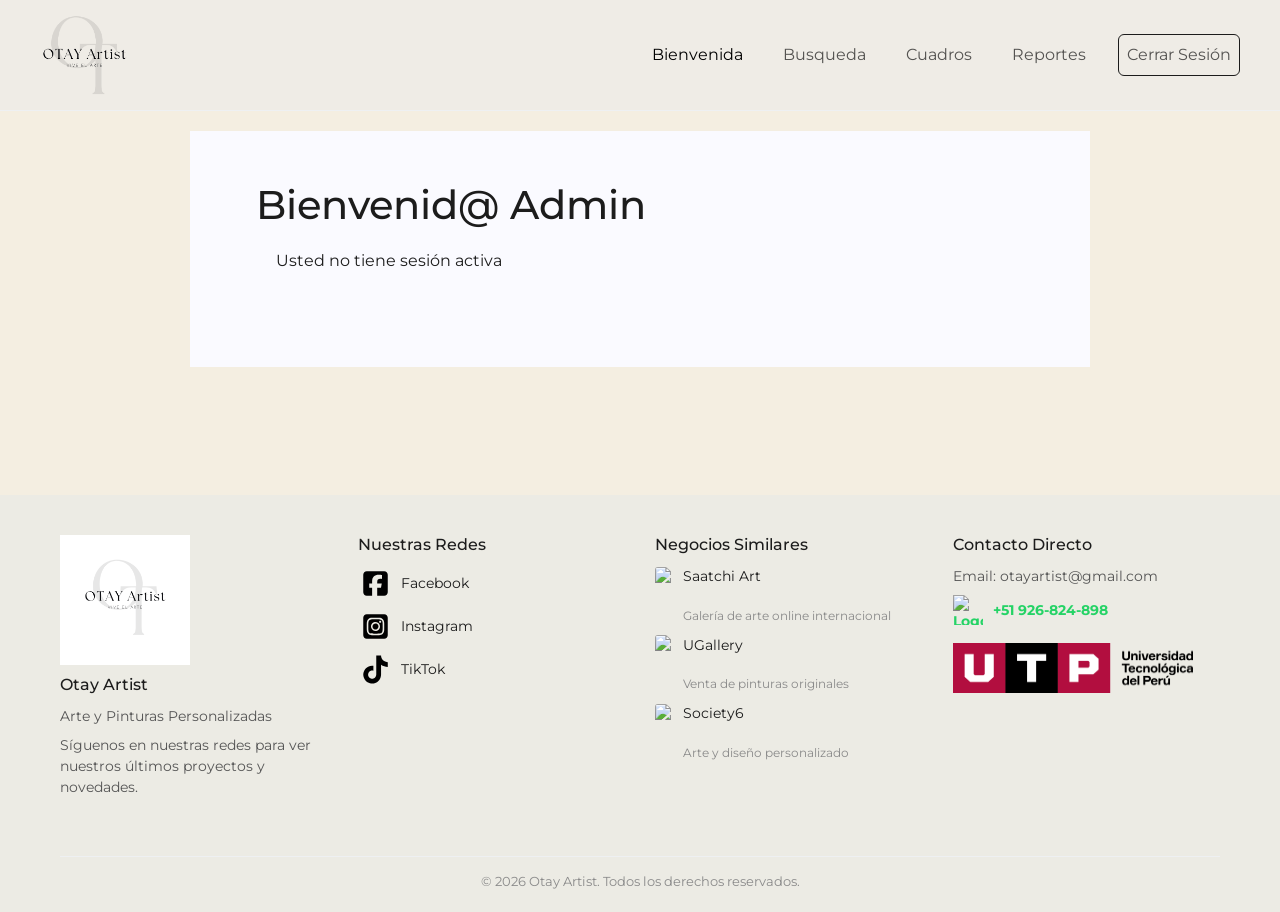
==== PAGINAS/admin.html @ e679248b "Implementacion de descuentos a cuadros + pag. de admin + graficos falta poner el crud" ====
<!DOCTYPE html>
<html lang="en">
<head>
    <meta charset="UTF-8">
    <meta name="viewport" content="width=device-width, initial-scale=1.0">
    
    <title>Otay Artist</title>
    
    
    <title>Bienvenida</title>
    <link rel="icon" type="image/png" href="../IMAGENES/logootay_header.png">
    <link href="https://cdn.jsdelivr.net/npm/bootstrap@5.3.3/dist/css/bootstrap.min.css" rel="stylesheet"
        integrity="sha384-QWTKZyjpPEjISv5WaRU9OFeRpok6YctnYmDr5pNlyT2bRjXh0JMhjY6hW+ALEwIH" crossorigin="anonymous">
    <link rel="stylesheet" href="../styles.css">
    <script src="https://cdn.jsdelivr.net/npm/bootstrap@5.3.3/dist/js/bootstrap.bundle.min.js"
        integrity="sha384-YvpcrYf0tY3lHB60NNkmXc5s9fDVZLESaAA55NDzOxhy9GkcIdslK1eN7N6jIeHz"
        crossorigin="anonymous"></script>
</head>
<body>
    <header>
        <nav class="navbar navbar-expand-lg titulo sticky-top">
            <div class="container-fluid max-width-1200 px-lg-4">
                <a class="navbar-brand logo-link" href="index.html">
                    <img src="../IMAGENES/logootay_header.png" alt="Otay Artist" class="logo-header">
                </a>

                <button class="navbar-toggler border-0" type="button" data-bs-toggle="collapse"
                    data-bs-target="#menuOtay" aria-controls="menuOtay" aria-expanded="false"
                    aria-label="Abrir navegación">
                    <span class="navbar-toggler-icon"></span>
                </button>

                <div class="collapse navbar-collapse" id="menuOtay">
                    <ul class="navbar-nav ms-auto mb-2 mb-lg-0 align-items-lg-center gap-lg-4">
                        <li class="nav-item">
                            <a class="nav-link nav-link-otay active" href="admin.html">Bienvenida</a>
                        </li>
                        <li class="nav-item">
                            <a class="nav-link nav-link-otay" href="busqueda_admin.html">Busqueda</a>
                        </li>
                        <li class="nav-item">
                            <a class="nav-link nav-link-otay" href="crud_admin.html">Cuadros</a>
                        </li>
                        <li class="nav-item">
                            <a class="nav-link nav-link-otay" href="reportes_admin.html">Reportes</a>
                        </li>
                        <li class="nav-item-login">
                            <a class="nav-link nav-link-otay" href="#" onclick="logout()">Cerrar Sesión</a>
                        </li>
                    </ul>

                </div>
            </div>
        </nav>
    </header>
    
    <div class="contenedor-info">
        <center>
            <article class="info_index">
                <h1>Bienvenid@ Admin</h1>
        <p id="mensaje"></p>
                <br>
            </article>
        </center>
    </div>
    <br>
    <br>


    <script src="../eventos.js"></script>
    <div class="footer-wrapper">
        <footer class="footer">
            <div>
                <img src="../IMAGENES/logootay.png" alt="Logo Otay Artist">
                <h3>Otay Artist</h3>
                <p>Arte y Pinturas Personalizadas</p>
                <p>Síguenos en nuestras redes para ver nuestros últimos proyectos y novedades.</p>
            </div>
            <div>
                <h3>Nuestras Redes</h3>
                <a href="https://www.facebook.com/share/1Ecgk5PPjs/" target="_blank" rel="noopener noreferrer"><img
                        class="face" src="../IMAGENES/facebook.svg" alt="Facebook"> Facebook</a><br>
                <a href="https://www.instagram.com/otayartist_oficial?igsi=d2FyZjk4bGd4dnV0" target="_blank"
                    rel="noopener noreferrer"><img class="ins" src="../IMAGENES/instagram.svg" alt="Instagram">
                    Instagram</a><br>
                <a href="https://www.tiktok.com/@otay.artist?_r=1&_t=ZS-99UWSYAgyCg" target="_blank"
                    rel="noopener noreferrer"><img class="tik" src="../IMAGENES/tiktok.svg" alt="TikTok"> TikTok</a><br>
            </div>

            <div class="negocios-similares">
                <h3>Negocios Similares</h3>
                <a href="https://www.saatchiart.com" target="_blank" rel="noopener noreferrer">
                    <img class="icono-negocio" src="https://www.google.com/s2/favicons?sz=64&domain=saatchiart.com"
                        alt="Saatchi Art"> Saatchi Art
                </a>
                <span>Galería de arte online internacional</span>
                <a href="https://www.ugallery.com" target="_blank" rel="noopener noreferrer">
                    <img class="icono-negocio" src="https://www.google.com/s2/favicons?sz=64&domain=ugallery.com"
                        alt="UGallery"> UGallery
                </a>
                <span>Venta de pinturas originales</span>
                <a href="https://society6.com" target="_blank" rel="noopener noreferrer">
                    <img class="icono-negocio" src="https://www.google.com/s2/favicons?sz=64&domain=society6.com"
                        alt="Society6"> Society6
                </a>
                <span>Arte y diseño personalizado</span>
            </div>

            <div>
                <h3>Contacto Directo</h3>
                <p>Email: otayartist@gmail.com</p>
                <a href="https://wa.me/51926824898" target="_blank"
                    style="text-decoration: none; color: #25d366; font-weight: bold; display: inline-flex; align-items: center; gap: 10px;">
                    <img src="https://upload.wikimedia.org/wikipedia/commons/6/6b/WhatsApp.svg" alt="Logo WhatsApp"
                        width="30" height="30">
                    <span>+51 926-824-898</span>
                </a><br>
                <a href="https://www.utp.edu.pe" target="_blank" rel="noopener noreferrer"><img class="utp"
                        src="../IMAGENES/UTP.png" alt="UTP"></a>
            </div>

            <div class="footer-copy">
                <p>&copy; 2026 Otay Artist. Todos los derechos reservados.</p>
            </div>
        </footer>
    </div>
</body>
</html>
---- styles.css ----
@import url('https://fonts.googleapis.com/css2?family=Montserrat:wght@400;500;600;700&display=swap');

* {
    margin: 0;
    padding: 0;
    box-sizing: border-box;

}

body {
    font-family: 'Montserrat', sans-serif;
    background-color: #f4eee1;
    color: #1C1C1C;
}

.face {
    color: rgb(255, 255, 255);
    width: 40px;
    height: 40px;
}

.ins {
    width: 40px;
    height: 40px;
}

.tik {
    width: 40px;
    height: 40px;
}

.utp {
    width: 200px;
    height: 50px;
}

.titulo {
    width: 100%;
    background-color: #EEF0F2;
    padding: 14px 30px;
    border-bottom: 1px solid #EEF0F2;
}

.barra-navegacion {
    max-width: 1200px;
    margin: 0 auto;
    display: flex;
    align-items: center;
    justify-content: space-between;
    flex-wrap: wrap;
    gap: 14px;
}

.logo-link {
    display: block;
    line-height: 0;
}

.logo-header {
    height: 84px;
    width: auto;
    display: block;
    mix-blend-mode: multiply;
    /* funde el fondo blanco del logo con el fondo del header */
}

.titulo nav {
    display: flex;
    align-items: center;
    gap: 38px;
    flex-wrap: wrap;
}

.titulo nav a {
    color: #1C1C1C;
    text-decoration: none;
    font-size: 14px;
    font-weight: 600;
    letter-spacing: 1.2px;
    text-transform: uppercase;
    position: relative;
    padding-bottom: 4px;
    transition: opacity 0.3s ease;
}

.titulo nav a::after {
    content: "";
    position: absolute;
    left: 0;
    bottom: 0;
    width: 0;
    height: 2px;
    background-color: #1C1C1C;
    transition: width 0.3s ease;
}

.titulo nav a:hover {
    opacity: 0.75;
}

.titulo nav a:hover::after {
    width: 100%;
}

.titulo h1 {
    font-family: 'montserrat', sans-serif;
    margin: 0 0 15px 0;
    color: #1C1C1C;
    font-size: 26px;

}

.contenedor-info {
    max-width: 820px;
    text-align: center;
    max-width: 900px;
    /* Ancho máximo para pantallas grandes */
    margin: 0 auto;
    padding: 0 1rem;
    background-color: #FAFAFF;
}

.info_index {
    margin-top: 4%;
    /* Separación superior respecto al banner */
    margin-bottom: 4%;
}

/* Contenedor del menú */
.menu {
    display: flex;
    justify-content: center;
    align-items: center;
    gap: 60px;
    /* Separa los enlaces entre sí */
}

/* ENLACES DEL MENÚ */
.menu a {
    color: #1C1C1C;
    text-decoration: none;
    font-size: 25px;
    font-weight: 500;
    letter-spacing: 1px;
    transition: opacity 0.3s ease;
}

.menu a:hover {
    opacity: 0.6;
    /* Efecto suave al pasar el mouse */
}

/* PORTADA */
.portada {
    width: 100%;
    max-height: 420px;
    object-fit: cover;
    object-position: center 35%;
    display: block;
}

.imagen-slide {
    display: block;
    width: 100%;
    height: auto;
}

.subtitulo_productos {
    font-size: 13px;
    font-style: italic;
    color: #8a8a8a;
    margin-top: 6px;
    margin-bottom: 10px;
}

/* Contenedor de la lista de productos */
.lista_productos,
div[clas="lista_productos"] {
    display: flex;
    flex-wrap: wrap;
    /* Permite que las tarjetas bajes de fila en móviles */
    justify-content: center;
    /* Centra las tarjetas */
    gap: 20px;
    /* Separación constante entre tarjetas */
    max-width: 1400px;
    margin: 20px auto;
    padding: 0 15px;
}

/* Tarjeta individual */
.tarjeta_producto {
    flex: 1 1 280px;
    /* Crece, se encoge y tiene una base de 280px */
    max-width: 340px;
    /* Limite de ancho para pantallas grandes */
    box-sizing: border-box;
    text-align: left;
    background-color: #FAFAFF;
    border: 1px solid #EEF0F2;
    border-radius: 4px;
    overflow: hidden;
    box-shadow: 0 4px 14px rgba(28, 28, 28, 0.06);
    transition: transform 0.25s ease, box-shadow 0.25s ease;
}

.tarjeta_producto:hover {
    transform: translateY(-4px);
    box-shadow: 0 10px 24px rgba(28, 28, 28, 0.12);
}

/* Marco tipo "cuadro" alrededor de la imagen del producto */
.marco-imagen {
    padding: 14px 14px 6px 14px;
    background-color: #FAFAFF;
}

.tarjeta_producto img,
.producto {
    width: 100%;
    height: 210px;
    object-fit: cover;
    display: block;
    border: 1px solid #DADDD8;
    outline: 2px solid #1C1C1C;
    outline-offset: 0;
}

.tarjeta_producto .info_producto {
    padding: 18px 20px 22px 20px;

}

.tarjeta_producto h3 {
    font-size: 18px;
    color: #1C1C1C;
    margin-bottom: 8px;
}

/* Descripción */
.tarjeta_producto p {
    margin-top: 0;
    margin-bottom: 16px;
    font-size: 14px;
    color: #555555;
    line-height: 1.5;
    min-height: 60px;
}

.tarjeta_productos p {
    margin-top: 0;
    font-size: 14px;
    color: #555555;
    line-height: 1.5;
}

.tarjeta_productos .info_producto {
    background-color: #FAFAFF;
    width: 230px;
    height: 250px;
    font-size: 14px;
    padding: 14px 16px 18px 16px;

}

.tarjeta_productos img,
.producto1 {
    width: 200px;
    height: 250px;
    object-fit: cover;
    display: block;
    border: 1px solid #DADDD8;
    outline: 2px solid #1C1C1C;
    outline-offset: 0;
}

.tarjeta_productos:hover {
    transform: translateY(-4px);
    box-shadow: 0 10px 24px rgba(28, 28, 28, 0.12);
}

.tarjeta_producto .precio {
    display: inline-block;
    background-color: #1C1C1C;
    color: #FAFAFF;
    font-size: 14px;
    font-weight: 600;
    letter-spacing: 0.5px;
    padding: 10px 22px;
    border-radius: 3px;
}

.nota_precios {
    display: block;
    text-align: center;
    font-size: 12px;
    color: #8a8a8a;
    font-style: italic;
    margin-top: 22px;
}


/* Contenedor de comentarios */
.seccion-testimonios {
    display: flex;
    flex-wrap: wrap;
    /* Hace que sea responsivo */
    justify-content: center;
    /* Centra las 3 tarjetas */
    gap: 24px;
    /* Espacio entre cada tarjeta */
    max-width: 1200px;
    margin: 20px auto 50px auto;
    padding: 0 15px;
}

/* El título de los comentarios */
.seccion-testimonios h2 {
    flex: 1 0 100%;
    text-align: center;
    margin: 50px 0 30px 0;
    color: #1C1C1C;
    font-size: 26px;
}

/* Tarjeta individual de comentario */
.tarjeta-testimonio {
    flex: 1 1 280px;
    max-width: 340px;
    /* Límite de ancho para pantallas grandes */
    box-sizing: border-box;
    padding: 26px 24px;
    background-color: #FAFAFF;
    border: 1px solid #EEF0F2;
    border-radius: 6px;
    box-shadow: 0 4px 14px rgba(28, 28, 28, 0.06);
    transition: transform 0.25s ease, box-shadow 0.25s ease;
}

.tarjeta-testimonio:hover {
    transform: translateY(-4px);
    box-shadow: 0 10px 24px rgba(28, 28, 28, 0.1);
}

/* Alineación con el nombre pero no se muy bien que hace xd */
.tarjeta-testimonio header {
    display: flex;
    align-items: center;
    gap: 15px;
    margin-bottom: 15px;
}

/* Círculo con las iniciales del cliente */
.avatar-inicial {
    flex-shrink: 0;
    width: 48px;
    height: 48px;
    border-radius: 50%;
    background-color: #1C1C1C;
    color: #FAFAFF;
    display: flex;
    align-items: center;
    justify-content: center;
    font-size: 15px;
    font-weight: 600;
    letter-spacing: 0.5px;
}

.tarjeta-testimonio h3 {
    font-size: 16px;
    color: #1C1C1C;
    margin-bottom: 4px;
}

.tarjeta-testimonio .estrellas {
    color: #C9A227;
    font-size: 14px;
    letter-spacing: 2px;
}

.tarjeta-testimonio blockquote {
    font-size: 14px;
    color: #555555;
    line-height: 1.6;
    font-style: italic;
    border-left: 3px solid #DADDD8;
    padding-left: 14px;
    margin: 0;
}

/* footer con propiedades responsivas */
.footer {
    display: flex;
    flex-wrap: wrap;
    /* Permite que baje a 1 fila en celulares */
    justify-content: space-around;
    align-items: flex-start;
    gap: 30px;
    max-width: 1200px;
    margin: 50px auto 0 auto;
    padding: 40px 20px 20px 20px;
}

/* Las 3 primeras columnas (Marca, Redes, Contacto) */
.footer>div {
    flex: 1 1 250px;
    /* Cada columna ocupa como mínimo 250px */
    max-width: 350px;
}

.footer h3 {
    font-size: 16px;
    margin-bottom: 12px;
    color: #1C1C1C;
}

.footer p {
    font-size: 14px;
    color: #555555;
    line-height: 1.5;
    margin-bottom: 8px;
}

/* Enlaces de Redes Sociales */
.footer a {
    color: #1C1C1C;
    text-decoration: none;
    font-size: 14px;
    display: inline-flex;
    align-items: center;
    gap: 8px;
    margin-bottom: 8px;
}

.footer a:hover {
    opacity: 0.7;
}

/* Iconos de redes */
.face,
.ins,
.tik {
    width: 35px;
    height: 35px;
}

/* Logo UTP */
.utp {
    width: 240px;
    height: 50px;
    margin-top: 10px;
}

/* Copyright  */
.footer .footer-copy {
    flex: 1 0 100%;
    /* Ocupa el 100% de la fila */
    max-width: 100%;
    text-align: center;
    margin-top: 20px;
    padding-top: 15px;
    border-top: 1px solid #EEF0F2;
}

.footer .footer-copy p {
    margin-bottom: 0;
    font-size: 13px;
    color: #8a8a8a;
}

/* Sección Negocios Similares dentro del footer */
.footer .negocios-similares a {
    display: inline-flex;
    align-items: center;
    gap: 8px;
}

.footer .negocios-similares .icono-negocio {
    width: 20px;
    height: 20px;
    border-radius: 3px;
    flex-shrink: 0;
}

.footer .negocios-similares span {
    font-size: 12px;
    color: #8a8a8a;
    display: block;
    margin: 2px 0 10px 28px;
}


.footer-wrapper {
    background-color: #ECEBE4;
    margin-top: 60px;
}

.footer img[alt="Logo Otay Artist"] {
    width: 130px;
    height: auto;
    margin-bottom: 10px;
}


/* Contenedor general que centra pantallas pequeñas */
.contenedor-proceso {
    text-align: center;
    max-width: 900px;
    /* Ancho máximo para pantallas grandes */
    margin: 0 auto;
    padding: 0 1rem;
}

/* Título responsivo usando clamp() */
.contenedor-proceso h2 {
    font-size: clamp(1.5rem, 3.5vw, 2.5rem);
    font-weight: bold;
    text-decoration: underline;
    margin-bottom: 1.5rem;
}

/* Video responsivo  */
.contenedor-proceso video {
    width: 100%;
    height: auto;
    max-height: 500px;
    border-radius: 8px;
}

.navbar {
    top: 0;
    display: flex;
    justify-content: space-between;
    align-items: center;
    background-color: #EFECE6;
    padding: 0.5rem 1rem;
    position: sticky;
}


/* Botón Hamburguesa (oculto en pantallas grandes) */
.menu-btn {
    display: none;
    background: transparent;
    border: none;
    font-size: 28px;
    color: #1C1C1C;
    cursor: pointer;
    padding: 5px;
}

/* --- Responsive para pantallas menores a 768px --- */
@media (max-width: 768px) {
    .menu-btn {
        display: block;
        /* Muestra el botón ☰  */
    }

    .titulo nav {
        display: none;
        /* Oculta los enlaces por defecto */
        width: 100%;
        flex-direction: column;
        align-items: center;
        gap: 18px;
        padding-top: 15px;
        padding-bottom: 10px;
    }

    .titulo nav.active {
        display: flex;
        /* Se despliega al pulsar el botón ☰ */
    }
}

.info_index {
    padding: 50px;
    text-align: left;
    border-radius: 9px;
    margin-top: 20px;
    margin-bottom: 20px;
}

.info_index h2,
.info_index p {
    margin: 20px;
}

#info-busqueda {
    text-align: center;
    width: 100%;
    margin: 10px 0;
}

#btn-limpiar {
    padding-left: 20px;
    padding-right: 20px;
}

/* La tarjeta ocupa toda la altura de su fila */
.tarjeta_productos {
    display: flex;
    flex-direction: column;
    position: relative;

}

.info_producto {
    flex: 1;
}

/* Limita la descripción a 3 líneas y pone "..." si es más larga */
.prod-desc-p {
    display: -webkit-box;
    -webkit-line-clamp: 3;
    /* número máximo de líneas */
    line-clamp: 3;
    -webkit-box-orient: vertical;
    overflow: hidden;
}

.prod-desc-p.expandido {
    -webkit-line-clamp: unset;
    line-clamp: unset;
    display: block;
}

.btn-ver-mas {
    background: none;
    border: none;
    padding: 0;
    color: #8a5a2b;
    cursor: pointer;
    font-size: 0.9em;
    text-decoration: underline;
}

.boton-comprar {
    display: block;
    width: 100%;
    margin-top: auto;
    padding: 10px 16px;
    border: 0;
    border-radius: 6px;
    margin-bottom: 12px;
    background-color: #1C1C1C;
    color: #FAFAFF;
    font: inherit;
    font-size: 14px;
    font-weight: 600;
    text-align: center;
    text-decoration: none;
    transition: background-color 0.2s ease, transform 0.2s ease;
}

.boton-comprar:hover {
    background-color: #454545;
    color: #FAFAFF;
}

.boton-comprar:focus-visible {
    outline: 3px solid #C9A227;
    outline-offset: 3px;
}

.prod-titulo {
    height: 75px;
}

.nuestroequipo {
    padding: 20px;
    color: rgb(1, 1, 1);
    text-align: center;
    font-size: 40px;
    font-weight: bold;
}

.Integrantes {
    display: grid;
    gap: 8px;
    padding: 20px;
    grid-template-columns: repeat(auto-fit, minmax(200px, 1fr));

}

.card {
    background-color: #2e2619;
    color: #FAFAFF;
    display: flex;
    flex-direction: column;
    align-items: center;
    align-content: center;
    box-sizing: border-box;
    text-align: center;
    padding: 20px;
    margin: 10px;
    cursor: pointer;

    img {
        width: 200px;
        height: 200px;
        border-radius: 100%;
        margin-bottom: 10px;
        padding: 10px;
    }

    p {
        margin-top: 10px;
        text-align: justify;
    }


    h3 {
        margin-top: 10px;
        font-size: 24px;
    }

    .btn {
        color: #2e2619;
        background-color: rgb(231, 175, 107);
        width: 100%;
        margin-top: auto;
        border-radius: 6px;
        font-size: 15px;
        text-align: center;
        text-decoration: none;
        position: relative;
    }
}

.card:hover {
    box-shadow: 0 4px 14px rgb(231, 175, 107);
    animation: fadeIn 0.3s ease-in-out;
}

@keyframes fadeIn {
    from {
        transform: translateY(10px);
    }

    to {
        transform: translateY(0px);
    }
}

.seccion-organigrama {
    max-width: 1240px;
    margin: 48px auto 36px;
    padding: 38px 24px 44px;
    background: #FAFAFF;
    border: 1px solid #DADDD8;
    border-radius: 12px;
}

.seccion-organigrama__encabezado {
    margin-bottom: 34px;
    text-align: center;
}

.seccion-organigrama__etiqueta,
.organigrama__nivel {
    display: inline-block;
    color: #8a6538;
    font-size: 0.75rem;
    font-weight: 700;
    letter-spacing: 1.2px;
    text-transform: uppercase;
}

.seccion-organigrama__encabezado h2 {
    margin: 8px 0;
    color: #2e2619;
    font-size: clamp(1.8rem, 4vw, 2.5rem);
    font-weight: 700;
}

.seccion-organigrama__encabezado p {
    margin: 0;
    color: #555555;
}

.organigrama {
    display: flex;
    flex-direction: column;
    align-items: center;
}

.organigrama__coordinacion,
.organigrama__integrante {
    position: relative;
    padding: 22px;
    border-radius: 10px;
    box-shadow: 0 4px 14px rgba(28, 28, 28, 0.08);
}

.organigrama__coordinacion {
    z-index: 1;
    width: min(100%, 520px);
    color: #FAFAFF;
    background: #2e2619;
    border: 2px solid #e7af6b;
    text-align: center;
}

.organigrama__coordinacion::after {
    position: absolute;
    bottom: -34px;
    left: 50%;
    width: 2px;
    height: 34px;
    background: #C9A227;
    content: "";
}

.organigrama__coordinacion .organigrama__nivel {
    color: #e7af6b;
}

.organigrama__coordinacion h3,
.organigrama__integrante h3 {
    margin: 10px 0 6px;
    font-size: 1.12rem;
    font-weight: 700;
}

.organigrama__cargo {
    margin: 0 0 10px;
    color: #a9793e;
    font-size: 0.92rem;
    font-weight: 700;
}

.organigrama__coordinacion .organigrama__cargo {
    color: #e7af6b;
}

.organigrama__coordinacion p:last-child,
.organigrama__integrante p:last-child {
    margin-bottom: 0;
    font-size: 0.9rem;
    line-height: 1.6;
}

.organigrama__equipo {
    position: relative;
    display: grid;
    grid-template-columns: repeat(4, minmax(0, 1fr));
    gap: 18px;
    width: 100%;
    margin-top: 34px;
    padding-top: 30px;
}

.organigrama__equipo::before {
    position: absolute;
    top: 0;
    right: 12.5%;
    left: 12.5%;
    height: 2px;
    background: #C9A227;
    content: "";
}

.organigrama__integrante {
    background: #f4eee1;
    border: 1px solid #e7af6b;
    color: #1C1C1C;
}

.organigrama__integrante::before {
    position: absolute;
    top: -30px;
    left: 50%;
    width: 2px;
    height: 30px;
    background: #C9A227;
    content: "";
}

.organigrama__integrante h3 {
    font-size: 1rem;
}

@media (max-width: 900px) {
    .organigrama__equipo {
        grid-template-columns: repeat(2, minmax(0, 1fr));
        gap: 18px;
        margin-top: 26px;
        padding-top: 0;
    }

    .organigrama__equipo::before,
    .organigrama__coordinacion::after,
    .organigrama__integrante::before {
        display: none;
    }
}

@media (max-width: 560px) {
    .seccion-organigrama {
        margin: 30px 14px;
        padding: 30px 16px;
    }

    .organigrama__equipo {
        grid-template-columns: 1fr;
    }


    .organigrama__coordinacion,
    .organigrama__integrante {
        padding: 18px;
    }
}

/* Matriz de responsabilidades*/

.contenedor_matriz {
    max-width: 1000px;
    margin: 0 auto;

    h1 {
        font-size: 26px;
        font-weight: normal;
        border-bottom: 2px solid #e2ded6;
        padding-bottom: 10px;
        margin-bottom: 20px;
        font-family: "Georgia", serif;
        text-align: center;
        /* <-- Aquí se centra el título */
    }
}



.table-wrapper {
    overflow-x: auto;
    border: 2px solid #a8a39a;
    background-color: #ffffff;
}

table {
    width: 100%;
    border-collapse: collapse;
    text-align: center;
}

th,
td {
    border: 1px solid #b8b3aa;
    padding: 10px 8px;
    font-size: 13px;
}

th {
    background-color: #e6e3da;
    font-weight: bold;
    color: #222;
}

/* Primera columna (Actividades) alineada a la izquierda */
td:first-child,
th:first-child {
    text-align: left;
    width: 28%;
}

/* Celdas con siglas (R, C, I) */
td:not(:first-child) {
    font-weight: 500;
}

/* Fila de leyenda inferior */
.legend-row td {
    background-color: #f4f1ea;
    text-align: left;
    font-size: 11px;
    padding: 12px;
    vertical-align: top;
    border-top: 2px solid #a8a39a;
}

.legend-item {
    margin-bottom: 4px;
}

.legend-item strong {
    font-size: 12px;
}

.nav-item-login {
    border: 1px solid #1C1C1C;
    border-radius: 6px;
    transition: 1s;
}

.nav-item-login:hover {
    border: 1px solid #1C1C1C;
    border-radius: 6px;
    background-color: #3a31318e;
}

.headerlogin {
    background-color: #cecac3;
}

.login-container {
    display: flex;
    justify-content: center;
    align-items: center;
    margin-left: 20px;
    margin-right: 20px;
    
}

.login-form {
    border-radius: 8px;
    margin: 20px auto;
    padding: 20px;
    border: 1px solid #1c1b1b;
    display: flex;
    flex-direction: column;
    max-width: 500px;
    align-items: left;
    background-color: #dcdcdcb4;

    h2 {
        text-align: center;
    }
    input{
        font-family: 'Montserrat', sans-serif;
        font-size: 16px;
        border-radius: 7px;
        padding: 5px;
        width: 280px;
        background-color: #FAFAFF;
        border: 1px solid #1c1b1b;
    }
    label {
        font-family: 'Montserrat', sans-serif;
        font-size: 16px;
        margin-right: 18px;
    }
    button {
        font-family: 'Montserrat', sans-serif;
        font-size: 16px;
        padding: 10px 20px;
        border-radius: 7px;
        background-color: #352424;
        color: #FAFAFF;
        align-self: center;
    }
    button:hover {
        background-color: #1C1C1C;
        color: #FAFAFF;
    }
}

.contenedor{
    width: 80%;
    margin: 30px auto;
    background: white;
    padding: 20px;
    border-radius: 10px;
}
.etiqueta-desc {
    position: absolute;
    top: 22px;
    left: 22px;
    z-index: 2;
    background: #a4161a;
    color: #fff;
    font-size: 13px;
    font-weight: 700;
    padding: 4px 10px;
    border-radius: 999px;
    box-shadow: 0 2px 6px rgba(0, 0, 0, .25);
}
.precio-final {
    color: #221813;
    font-weight: 700;
    font-size: 16px;
}

.precio-antes {
    color: #8a8a8a;
    font-size: 13px;
    margin-left: 6px;
}
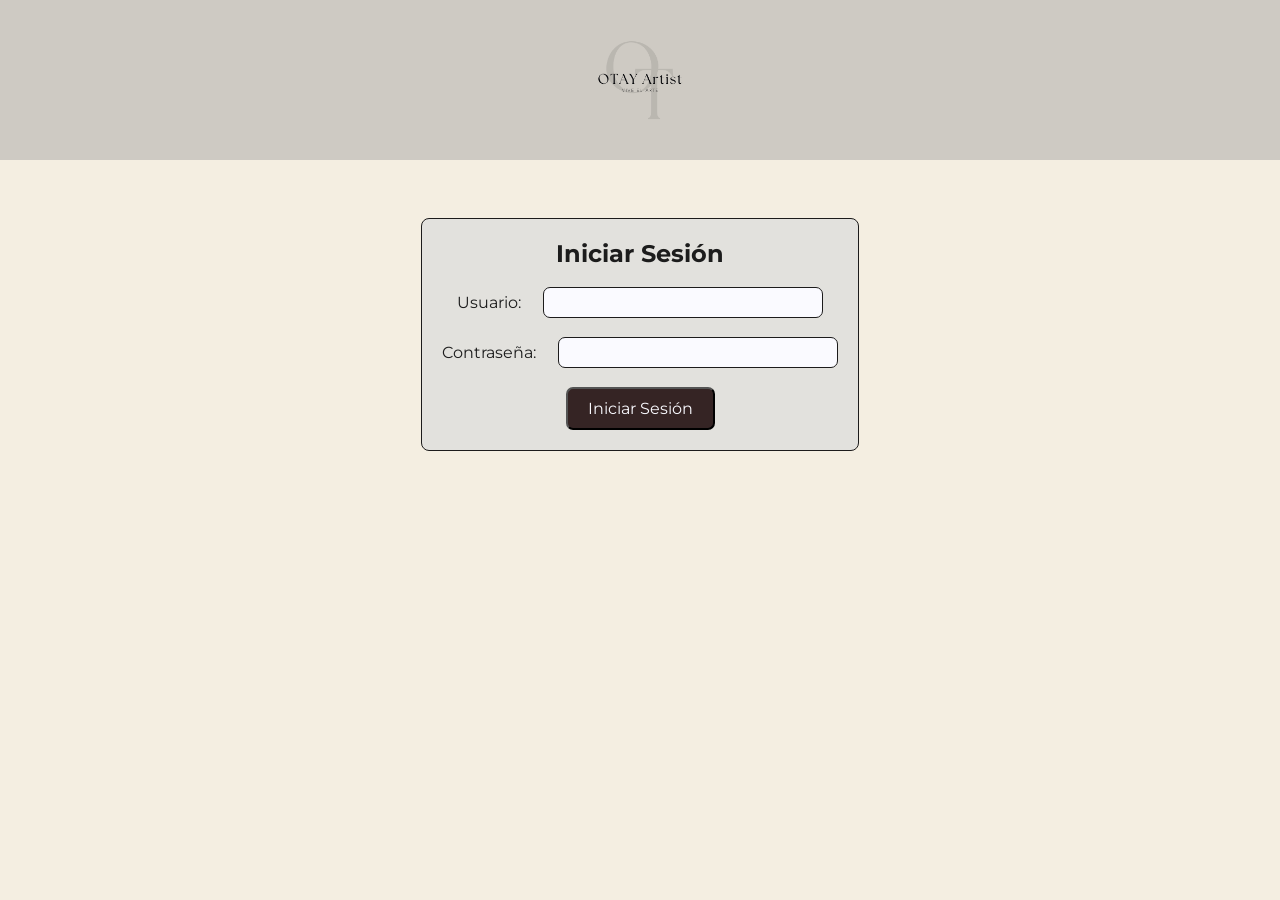
==== commit 770e5182: "CRUD de cuadros en el panel de administración - catalogo.js: capa de datos del catálogo en localStor" ====
--- a/PAGINAS/admin.html
+++ b/PAGINAS/admin.html
@@ -1,13 +1,11 @@
 <!DOCTYPE html>
-<html lang="en">
+<html lang="es">
 <head>
+    <script src="../auth-admin.js"></script>
     <meta charset="UTF-8">
     <meta name="viewport" content="width=device-width, initial-scale=1.0">
     
     <title>Otay Artist</title>
-    
-    
-    <title>Bienvenida</title>
     <link rel="icon" type="image/png" href="../IMAGENES/logootay_header.png">
     <link href="https://cdn.jsdelivr.net/npm/bootstrap@5.3.3/dist/css/bootstrap.min.css" rel="stylesheet"
         integrity="sha384-QWTKZyjpPEjISv5WaRU9OFeRpok6YctnYmDr5pNlyT2bRjXh0JMhjY6hW+ALEwIH" crossorigin="anonymous">
@@ -20,7 +18,7 @@
     <header>
         <nav class="navbar navbar-expand-lg titulo sticky-top">
             <div class="container-fluid max-width-1200 px-lg-4">
-                <a class="navbar-brand logo-link" href="index.html">
+                <a class="navbar-brand logo-link" href="admin.html">
                     <img src="../IMAGENES/logootay_header.png" alt="Otay Artist" class="logo-header">
                 </a>
 
@@ -33,7 +31,7 @@
                 <div class="collapse navbar-collapse" id="menuOtay">
                     <ul class="navbar-nav ms-auto mb-2 mb-lg-0 align-items-lg-center gap-lg-4">
                         <li class="nav-item">
-                            <a class="nav-link nav-link-otay active" href="admin.html">Bienvenida</a>
+                            <a class="nav-link nav-link-otay active" aria-current="page" href="admin.html">Bienvenida</a>
                         </li>
                         <li class="nav-item">
                             <a class="nav-link nav-link-otay" href="busqueda_admin.html">Busqueda</a>
--- a/styles.css
+++ b/styles.css
@@ -298,6 +298,8 @@
     font-style: italic;
     margin-top: 22px;
 }
+
+
 
 
 /* Contenedor de comentarios */
@@ -988,6 +990,9 @@
     font-size: 12px;
 }
 
+
+/* Estilos para la sección de login */
+
 .nav-item-login {
     border: 1px solid #1C1C1C;
     border-radius: 6px;
@@ -1086,4 +1091,278 @@
     color: #8a8a8a;
     font-size: 13px;
     margin-left: 6px;
+}
+.agregar-carrito {
+    cursor: pointer;
+}
+.contador-carrito {
+    display: inline-flex;
+    min-width: 1.45rem;
+    height: 1.45rem;
+    align-items: center;
+    justify-content: center;
+    margin-left: 4px;
+    padding: 0 5px;
+    border-radius: 50%;
+    background: #2e2619;
+    color: #fff;
+    font-size: 0.72rem;
+}
+
+.icono-carrito {
+    display: inline-block;
+    width: 25px;
+    height: 25px;
+    margin-right: 2px;
+    vertical-align: middle;
+    object-fit: contain;
+}
+
+
+.pagina-carrito {
+    width: min(1120px, calc(100% - 32px));
+    margin: 48px auto 70px;
+}
+
+.encabezado-carrito {
+    margin-bottom: 32px;
+    text-align: center;
+}
+
+.encabezado-carrito h1 {
+    margin: 6px 0 10px;
+    color: #2e2619;
+    font-size: clamp(2rem, 5vw, 3rem);
+}
+
+.encabezado-carrito p {
+    color: #666;
+}
+
+.encabezado-carrito .etiqueta-carrito {
+    margin: 0;
+    color: #8a6538;
+    font-size: 0.8rem;
+    font-weight: 700;
+    letter-spacing: 1.5px;
+    text-transform: uppercase;
+}
+
+.seccion-carrito {
+    display: grid;
+    grid-template-columns: minmax(0, 1fr) 320px;
+    align-items: start;
+    gap: 24px;
+}
+
+.carrito-panel,
+.resumen-carrito,
+.seccion-historial {
+    padding: 24px;
+    border: 1px solid #e1ddd3;
+    border-radius: 10px;
+    background: #FAFAFF;
+    box-shadow: 0 4px 14px rgba(28, 28, 28, 0.06);
+}
+
+.carrito-panel h2,
+.resumen-carrito h2,
+.seccion-historial h2 {
+    margin: 0 0 20px;
+    color: #2e2619;
+    font-size: 1.3rem;
+}
+
+.carrito-vacio {
+    margin: 0;
+    color: #666;
+}
+
+.carrito-vacio a {
+    color: #70502d;
+    font-weight: 600;
+}
+
+.fila-carrito {
+    display: grid;
+    grid-template-columns: 90px minmax(110px, 1fr) auto auto auto;
+    align-items: center;
+    gap: 16px;
+    padding: 16px 0;
+    border-top: 1px solid #e9e5dc;
+}
+
+.imagen-carrito {
+    width: 90px;
+    height: 90px;
+    border: 1px solid #DADDD8;
+    object-fit: cover;
+}
+
+.detalle-carrito h3 {
+    margin: 0 0 6px;
+    font-size: 1rem;
+}
+
+.detalle-carrito p {
+    margin: 0;
+    color: #666;
+    font-size: 0.9rem;
+}
+
+.controles-cantidad {
+    display: flex;
+    align-items: center;
+    gap: 10px;
+}
+
+.boton-cantidad {
+    width: 30px;
+    height: 30px;
+    border: 1px solid #c9c3b8;
+    border-radius: 4px;
+    background: #fff;
+    color: #2e2619;
+    font-size: 1.1rem;
+}
+
+.importe-carrito {
+    white-space: nowrap;
+}
+
+.eliminar-carrito {
+    border: 0;
+    background: transparent;
+    color: #8b3737;
+    font-size: 0.85rem;
+    text-decoration: underline;
+}
+
+.resumen-carrito {
+    position: sticky;
+    top: 100px;
+}
+
+.resumen-carrito p,
+.total-carrito {
+    display: flex;
+    justify-content: space-between;
+    gap: 12px;
+    margin: 0 0 14px;
+    color: #555;
+    font-size: 0.9rem;
+}
+
+.total-carrito {
+    margin: 18px 0;
+    padding-top: 16px;
+    border-top: 1px solid #e1ddd3;
+    color: #1C1C1C;
+    font-size: 1.05rem;
+}
+
+.boton-confirmar {
+    width: 100%;
+    padding: 12px 16px;
+    border: 0;
+    border-radius: 6px;
+    background: #2e2619;
+    color: #fff;
+    font: inherit;
+    font-weight: 600;
+}
+
+.boton-confirmar:disabled {
+    cursor: not-allowed;
+    opacity: 0.5;
+}
+
+.resumen-carrito small {
+    display: block;
+    margin-top: 12px;
+    color: #777;
+    line-height: 1.5;
+}
+
+.seccion-historial {
+    margin-top: 28px;
+}
+
+.lista-historial {
+    display: grid;
+    grid-template-columns: repeat(auto-fit, minmax(230px, 1fr));
+    gap: 14px;
+}
+
+.historial-vacio {
+    margin: 0;
+    color: #777;
+}
+
+.compra-historial {
+    padding: 16px;
+    border: 1px solid #e9e5dc;
+    border-radius: 6px;
+}
+
+.compra-historial h3 {
+    margin: 0 0 8px;
+    font-size: 0.95rem;
+}
+
+.compra-historial p {
+    margin: 0 0 10px;
+    color: #666;
+    font-size: 0.85rem;
+}
+
+.compra-historial strong {
+    font-size: 0.9rem;
+}
+
+@media (max-width: 800px) {
+    .seccion-carrito {
+        grid-template-columns: 1fr;
+    }
+
+    .resumen-carrito {
+        position: static;
+    }
+}
+
+@media (max-width: 600px) {
+    .pagina-carrito {
+        width: min(100% - 20px, 1120px);
+        margin-top: 28px;
+    }
+
+    .carrito-panel,
+    .resumen-carrito,
+    .seccion-historial {
+        padding: 18px;
+    }
+
+    .fila-carrito {
+        grid-template-columns: 68px minmax(0, 1fr) auto;
+        gap: 10px;
+    }
+
+    .imagen-carrito {
+        width: 68px;
+        height: 68px;
+    }
+
+    .controles-cantidad {
+        grid-column: 2;
+    }
+
+    .importe-carrito {
+        grid-column: 3;
+        grid-row: 2;
+    }
+
+    .eliminar-carrito {
+        grid-column: 3;
+        grid-row: 1;
+    }
 }
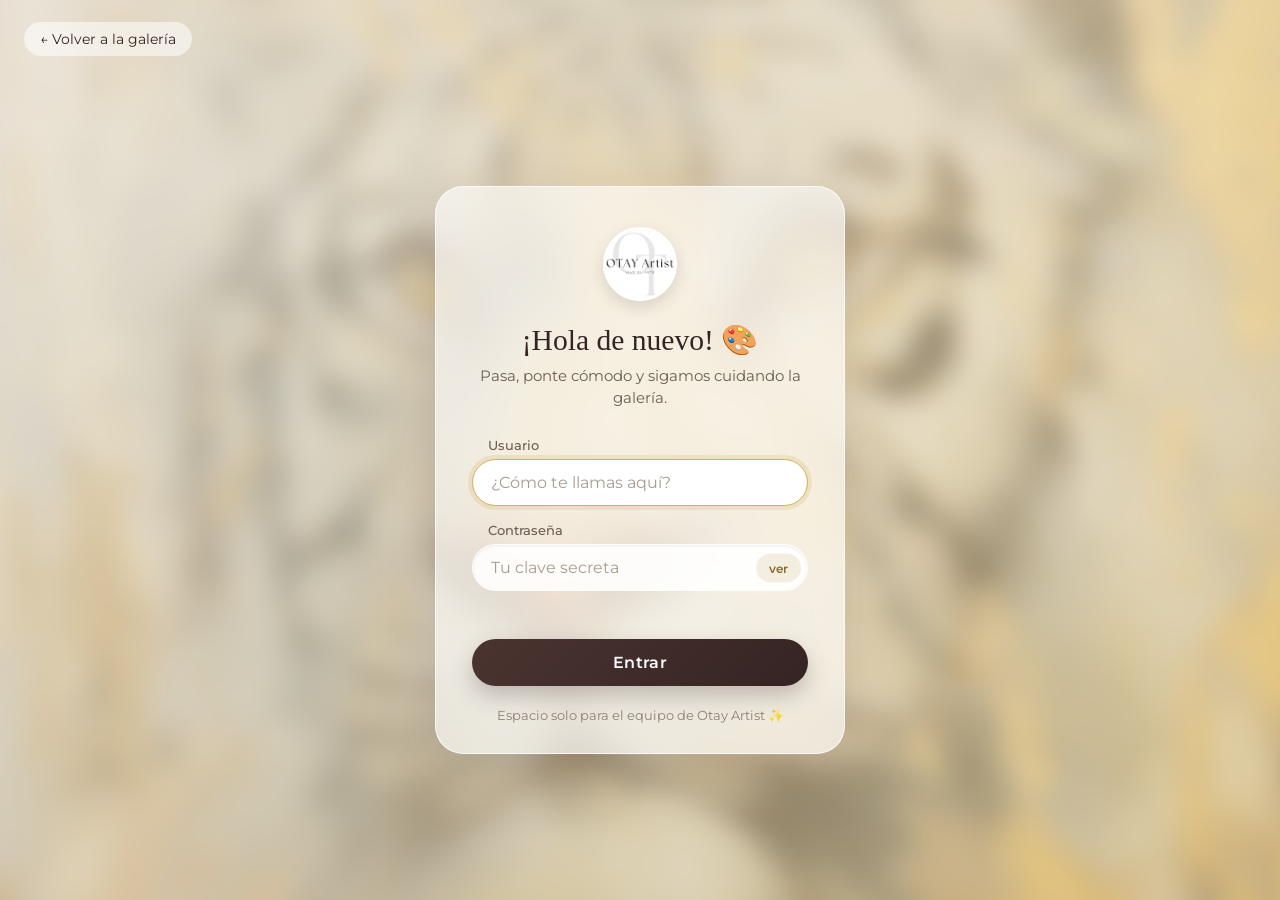
==== commit ded44f93: "Búsqueda avanzada en el panel de administración - busqueda_admin.html deja de ser una copia de la bi" ====
--- a/PAGINAS/admin.html
+++ b/PAGINAS/admin.html
@@ -34,7 +34,7 @@
                             <a class="nav-link nav-link-otay active" aria-current="page" href="admin.html">Bienvenida</a>
                         </li>
                         <li class="nav-item">
-                            <a class="nav-link nav-link-otay" href="busqueda_admin.html">Busqueda</a>
+                            <a class="nav-link nav-link-otay" href="busqueda_admin.html">Búsqueda</a>
                         </li>
                         <li class="nav-item">
                             <a class="nav-link nav-link-otay" href="crud_admin.html">Cuadros</a>
--- a/styles.css
+++ b/styles.css
@@ -1005,59 +1005,234 @@
     background-color: #3a31318e;
 }
 
-.headerlogin {
-    background-color: #cecac3;
-}
-
-.login-container {
-    display: flex;
+/* ---------- Página de login ---------- */
+.pagina-login {
+    margin: 0;
+    min-height: 100vh;
+    background-color: #f4eee1;
+    overflow-x: hidden;
+}
+
+/* Obra de fondo difuminada con un velo cálido */
+.login-fondo {
+    position: fixed;
+    inset: -40px;
+    z-index: -1;
+    background:
+        linear-gradient(135deg, rgba(244, 238, 225, 0.78) 0%, rgba(226, 194, 122, 0.45) 100%),
+        url("IMAGENES/p_img3.jpg") center / cover no-repeat;
+    filter: blur(14px) saturate(1.1);
+    animation: login-respirar 18s ease-in-out infinite alternate;
+}
+
+@keyframes login-respirar {
+    from { transform: scale(1); }
+    to   { transform: scale(1.06); }
+}
+
+.login-volver {
+    position: absolute;
+    top: 22px;
+    left: 24px;
+    padding: 8px 16px;
+    border-radius: 999px;
+    background: rgba(255, 255, 255, 0.55);
+    backdrop-filter: blur(6px);
+    color: #352424;
+    text-decoration: none;
+    font-size: 0.88rem;
+    transition: background 0.2s;
+}
+
+.login-volver:hover {
+    background: rgba(255, 255, 255, 0.85);
+}
+
+.login-centro {
+    min-height: 100vh;
+    display: flex;
+    align-items: center;
     justify-content: center;
-    align-items: center;
-    margin-left: 20px;
-    margin-right: 20px;
-    
-}
-
-.login-form {
-    border-radius: 8px;
-    margin: 20px auto;
-    padding: 20px;
-    border: 1px solid #1c1b1b;
+    padding: 80px 20px 40px;
+}
+
+/* Tarjeta tipo cristal */
+.login-tarjeta {
+    width: 100%;
+    max-width: 410px;
+    padding: 40px 36px 30px;
+    border-radius: 28px;
+    background: rgba(255, 255, 255, 0.62);
+    backdrop-filter: blur(18px);
+    -webkit-backdrop-filter: blur(18px);
+    border: 1px solid rgba(255, 255, 255, 0.75);
+    box-shadow: 0 24px 60px rgba(53, 36, 36, 0.18);
+    text-align: center;
+    animation: login-aparecer 0.7s ease-out both;
+}
+
+@keyframes login-aparecer {
+    from { opacity: 0; transform: translateY(18px); }
+    to   { opacity: 1; transform: translateY(0); }
+}
+
+.login-logo img {
+    width: 74px;
+    height: 74px;
+    object-fit: cover;
+    border-radius: 50%;
+    border: 3px solid #fff;
+    box-shadow: 0 6px 16px rgba(53, 36, 36, 0.15);
+    margin-bottom: 18px;
+}
+
+.login-tarjeta h1 {
+    font-family: "Georgia", serif;
+    font-size: 1.85rem;
+    font-weight: 400;
+    color: #352424;
+    margin: 0 0 8px;
+}
+
+.login-subtitulo {
+    color: #6b5d52;
+    font-size: 0.93rem;
+    line-height: 1.5;
+    margin: 0 0 28px;
+}
+
+.login-formulario {
     display: flex;
     flex-direction: column;
-    max-width: 500px;
-    align-items: left;
-    background-color: #dcdcdcb4;
-
-    h2 {
-        text-align: center;
-    }
-    input{
-        font-family: 'Montserrat', sans-serif;
-        font-size: 16px;
-        border-radius: 7px;
-        padding: 5px;
-        width: 280px;
-        background-color: #FAFAFF;
-        border: 1px solid #1c1b1b;
-    }
-    label {
-        font-family: 'Montserrat', sans-serif;
-        font-size: 16px;
-        margin-right: 18px;
-    }
-    button {
-        font-family: 'Montserrat', sans-serif;
-        font-size: 16px;
-        padding: 10px 20px;
-        border-radius: 7px;
-        background-color: #352424;
-        color: #FAFAFF;
-        align-self: center;
-    }
-    button:hover {
-        background-color: #1C1C1C;
-        color: #FAFAFF;
+    gap: 16px;
+    text-align: left;
+}
+
+.login-campo {
+    display: flex;
+    flex-direction: column;
+    gap: 6px;
+}
+
+.login-campo label {
+    font-size: 0.82rem;
+    font-weight: 500;
+    color: #6b5d52;
+    padding-left: 16px;
+}
+
+.login-campo input {
+    width: 100%;
+    font-family: 'Montserrat', sans-serif;
+    font-size: 0.98rem;
+    padding: 13px 18px;
+    border: 1px solid transparent;
+    border-radius: 999px;
+    background-color: rgba(255, 255, 255, 0.9);
+    color: #1C1C1C;
+    box-shadow: inset 0 1px 3px rgba(53, 36, 36, 0.08);
+    transition: border-color 0.2s, box-shadow 0.2s, background-color 0.2s;
+}
+
+.login-campo input::placeholder {
+    color: #a89c90;
+}
+
+.login-campo input:focus {
+    outline: none;
+    background-color: #fff;
+    border-color: #d4ad5c;
+    box-shadow: 0 0 0 4px rgba(212, 173, 92, 0.22);
+}
+
+.login-campo input.login-invalido {
+    border-color: #d77a6f;
+    box-shadow: 0 0 0 4px rgba(215, 122, 111, 0.18);
+}
+
+.login-password {
+    position: relative;
+}
+
+.login-password input {
+    padding-right: 86px;
+}
+
+.login-ver {
+    position: absolute;
+    right: 7px;
+    top: 50%;
+    transform: translateY(-50%);
+    border: none;
+    border-radius: 999px;
+    background: #f4eee1;
+    color: #8a6a2c;
+    font-family: 'Montserrat', sans-serif;
+    font-size: 0.78rem;
+    font-weight: 600;
+    padding: 7px 13px;
+    cursor: pointer;
+    transition: background 0.2s;
+}
+
+.login-ver:hover {
+    background: #ecdfc4;
+}
+
+.login-error {
+    min-height: 1.2em;
+    margin: -4px 0 0;
+    padding-left: 16px;
+    color: #b4463b;
+    font-size: 0.85rem;
+}
+
+.login-boton {
+    margin-top: 4px;
+    font-family: 'Montserrat', sans-serif;
+    font-size: 1rem;
+    font-weight: 600;
+    letter-spacing: 0.02em;
+    padding: 14px;
+    border: none;
+    border-radius: 999px;
+    background: linear-gradient(135deg, #4a3430 0%, #352424 100%);
+    color: #FAFAFF;
+    cursor: pointer;
+    box-shadow: 0 10px 22px rgba(53, 36, 36, 0.25);
+    transition: transform 0.2s, box-shadow 0.2s;
+}
+
+.login-boton:hover {
+    transform: translateY(-2px);
+    box-shadow: 0 14px 28px rgba(53, 36, 36, 0.3);
+}
+
+.login-boton:active {
+    transform: translateY(0);
+}
+
+.login-nota {
+    margin: 22px 0 0;
+    font-size: 0.8rem;
+    color: #8c7f73;
+}
+
+@media (max-width: 480px) {
+    .login-tarjeta {
+        padding: 32px 22px 24px;
+        border-radius: 22px;
+    }
+
+    .login-tarjeta h1 {
+        font-size: 1.55rem;
+    }
+}
+
+@media (prefers-reduced-motion: reduce) {
+    .login-fondo,
+    .login-tarjeta {
+        animation: none;
     }
 }
 
@@ -1365,4 +1540,154 @@
         grid-column: 3;
         grid-row: 1;
     }
-}+}
+/* ---------- Barra de filtros de productos ---------- */
+.barra-filtros {
+    display: flex;
+    flex-wrap: wrap;
+    align-items: flex-end;
+    gap: 12px 16px;
+}
+
+.barra-filtros .input-busqueda-otay {
+    flex: 1 1 260px;
+}
+
+.filtro-grupo {
+    display: flex;
+    flex-direction: column;
+    gap: 4px;
+    margin: 0;
+    font-size: 0.78rem;
+    color: #6b5d52;
+}
+
+.filtro-grupo select {
+    min-width: 190px;
+    border-radius: 8px;
+}
+
+.filtro-ofertas {
+    margin: 0 0 6px;
+    font-size: 0.9rem;
+}
+
+.filtro-ofertas .form-check-input:checked {
+    background-color: #352424;
+    border-color: #352424;
+}
+
+@media (max-width: 576px) {
+    .filtro-grupo,
+    .filtro-grupo select {
+        flex: 1 1 100%;
+        min-width: 0;
+    }
+}
+
+/* ---------- Búsqueda avanzada (admin) ---------- */
+.busqueda-panel {
+    background: #FAFAFF;
+    border: 1px solid #e4dccb;
+    border-radius: 14px;
+    padding: 22px;
+}
+
+.busqueda-panel .form-label {
+    font-size: 0.85rem;
+    font-weight: 500;
+    color: #352424;
+}
+
+.busqueda-panel .form-check-input:checked {
+    background-color: #352424;
+    border-color: #352424;
+}
+
+.filtro-chip {
+    border: 1px solid #d8cdb8;
+    background: #f4eee1;
+    color: #352424;
+    border-radius: 999px;
+    padding: 4px 12px;
+    font-size: 0.8rem;
+    white-space: pre;
+}
+
+.filtro-chip:hover {
+    background: #ecdfc4;
+}
+
+.busqueda-dato {
+    background: #FAFAFF;
+    border: 1px solid #e4dccb;
+    border-radius: 12px;
+    padding: 14px 16px;
+    height: 100%;
+}
+
+.busqueda-dato span {
+    display: block;
+    font-size: 0.78rem;
+    color: #6b5d52;
+}
+
+.busqueda-dato strong {
+    font-size: 1.1rem;
+    color: #1C1C1C;
+}
+
+.busqueda-tabla {
+    background: #FAFAFF;
+    border: 1px solid #e4dccb;
+    border-radius: 14px;
+}
+
+.busqueda-miniatura {
+    width: 52px;
+    height: 52px;
+    object-fit: cover;
+    border-radius: 8px;
+}
+
+.busqueda-descripcion {
+    font-size: 0.82rem;
+    color: #6b5d52;
+    max-width: 380px;
+    display: -webkit-box;
+    -webkit-line-clamp: 2;
+    -webkit-box-orient: vertical;
+    overflow: hidden;
+}
+
+.busqueda-tabla mark {
+    background: #f3dfa8;
+    padding: 0 2px;
+    border-radius: 3px;
+}
+
+/* Las tablas del admin no heredan los estilos de la tabla de Nosotros */
+.tabla-admin {
+    text-align: left;
+}
+
+.tabla-admin th,
+.tabla-admin td {
+    border-left: none;
+    border-right: none;
+    font-size: 0.9rem;
+    font-weight: normal;
+    padding: 10px 12px;
+}
+
+.tabla-admin th {
+    font-weight: 600;
+    font-size: 0.8rem;
+    color: #6b5d52;
+}
+
+.tabla-admin td:first-child,
+.tabla-admin th:first-child {
+    width: 1%;
+    white-space: nowrap;
+}
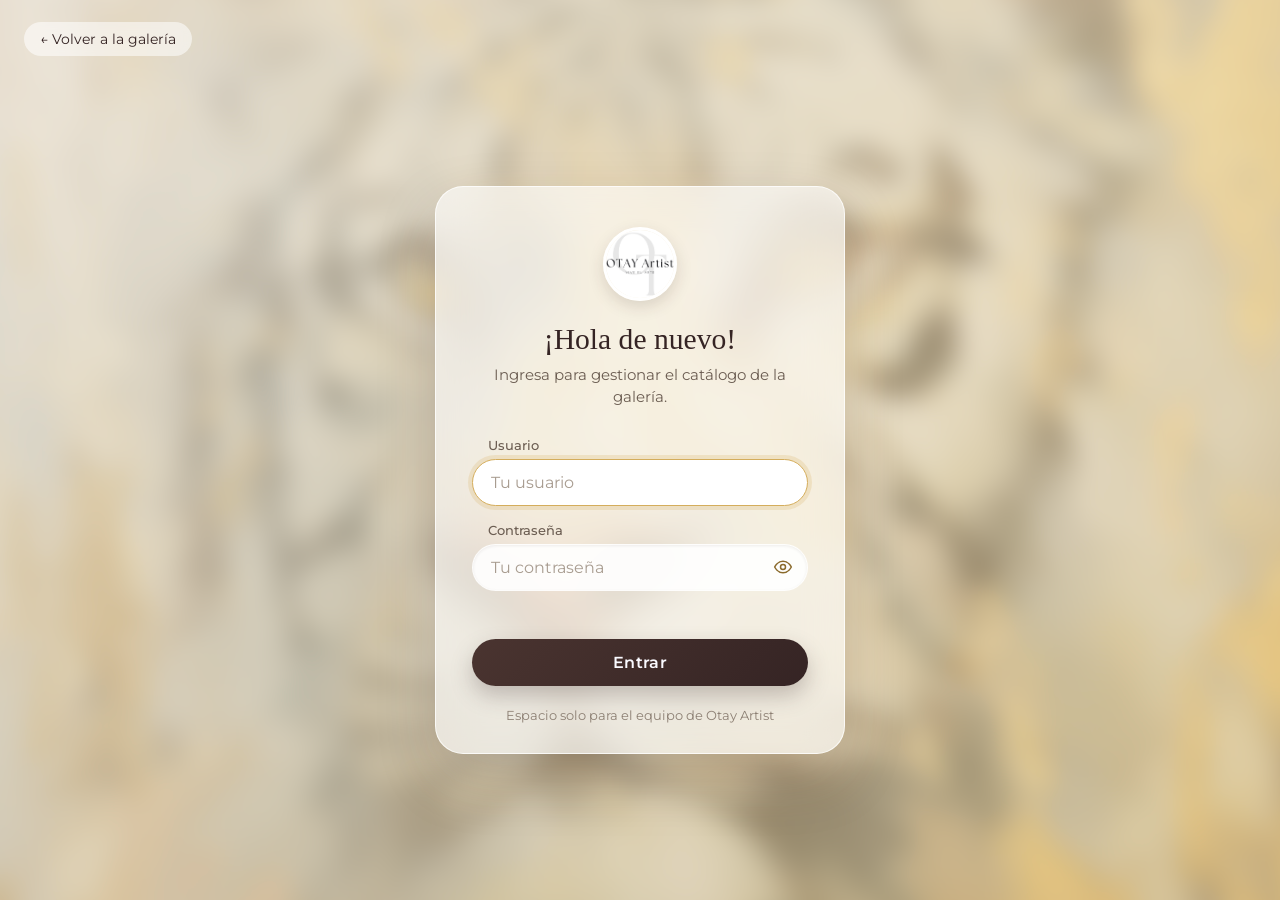
==== commit f8ba3f8e: "graficos con datos reales y detalles" ====
--- a/PAGINAS/admin.html
+++ b/PAGINAS/admin.html
@@ -51,8 +51,9 @@
             </div>
         </nav>
     </header>
+    <br><br>
+    <div class="contenedor-info">
     
-    <div class="contenedor-info">
         <center>
             <article class="info_index">
                 <h1>Bienvenid@ Admin</h1>
@@ -66,61 +67,6 @@
 
 
     <script src="../eventos.js"></script>
-    <div class="footer-wrapper">
-        <footer class="footer">
-            <div>
-                <img src="../IMAGENES/logootay.png" alt="Logo Otay Artist">
-                <h3>Otay Artist</h3>
-                <p>Arte y Pinturas Personalizadas</p>
-                <p>Síguenos en nuestras redes para ver nuestros últimos proyectos y novedades.</p>
-            </div>
-            <div>
-                <h3>Nuestras Redes</h3>
-                <a href="https://www.facebook.com/share/1Ecgk5PPjs/" target="_blank" rel="noopener noreferrer"><img
-                        class="face" src="../IMAGENES/facebook.svg" alt="Facebook"> Facebook</a><br>
-                <a href="https://www.instagram.com/otayartist_oficial?igsi=d2FyZjk4bGd4dnV0" target="_blank"
-                    rel="noopener noreferrer"><img class="ins" src="../IMAGENES/instagram.svg" alt="Instagram">
-                    Instagram</a><br>
-                <a href="https://www.tiktok.com/@otay.artist?_r=1&_t=ZS-99UWSYAgyCg" target="_blank"
-                    rel="noopener noreferrer"><img class="tik" src="../IMAGENES/tiktok.svg" alt="TikTok"> TikTok</a><br>
-            </div>
-
-            <div class="negocios-similares">
-                <h3>Negocios Similares</h3>
-                <a href="https://www.saatchiart.com" target="_blank" rel="noopener noreferrer">
-                    <img class="icono-negocio" src="https://www.google.com/s2/favicons?sz=64&domain=saatchiart.com"
-                        alt="Saatchi Art"> Saatchi Art
-                </a>
-                <span>Galería de arte online internacional</span>
-                <a href="https://www.ugallery.com" target="_blank" rel="noopener noreferrer">
-                    <img class="icono-negocio" src="https://www.google.com/s2/favicons?sz=64&domain=ugallery.com"
-                        alt="UGallery"> UGallery
-                </a>
-                <span>Venta de pinturas originales</span>
-                <a href="https://society6.com" target="_blank" rel="noopener noreferrer">
-                    <img class="icono-negocio" src="https://www.google.com/s2/favicons?sz=64&domain=society6.com"
-                        alt="Society6"> Society6
-                </a>
-                <span>Arte y diseño personalizado</span>
-            </div>
-
-            <div>
-                <h3>Contacto Directo</h3>
-                <p>Email: otayartist@gmail.com</p>
-                <a href="https://wa.me/51926824898" target="_blank"
-                    style="text-decoration: none; color: #25d366; font-weight: bold; display: inline-flex; align-items: center; gap: 10px;">
-                    <img src="https://upload.wikimedia.org/wikipedia/commons/6/6b/WhatsApp.svg" alt="Logo WhatsApp"
-                        width="30" height="30">
-                    <span>+51 926-824-898</span>
-                </a><br>
-                <a href="https://www.utp.edu.pe" target="_blank" rel="noopener noreferrer"><img class="utp"
-                        src="../IMAGENES/UTP.png" alt="UTP"></a>
-            </div>
-
-            <div class="footer-copy">
-                <p>&copy; 2026 Otay Artist. Todos los derechos reservados.</p>
-            </div>
-        </footer>
-    </div>
+    
 </body>
 </html>
--- a/styles.css
+++ b/styles.css
@@ -41,14 +41,11 @@
     border-bottom: 1px solid #EEF0F2;
 }
 
-.barra-navegacion {
-    max-width: 1200px;
-    margin: 0 auto;
-    display: flex;
-    align-items: center;
-    justify-content: space-between;
-    flex-wrap: wrap;
-    gap: 14px;
+.navbar-collapse {
+    ul {
+        display: flex;
+        align-items: center;
+    }
 }
 
 .logo-link {
@@ -111,13 +108,45 @@
 }
 
 .contenedor-info {
-    max-width: 820px;
+    max-width: 900px;
+    margin: 0 auto 24px;      /* centrado + espacio entre recuadros */
+    padding: 1.5rem 1rem;
     text-align: center;
-    max-width: 900px;
-    /* Ancho máximo para pantallas grandes */
-    margin: 0 auto;
-    padding: 0 1rem;
     background-color: #FAFAFF;
+}
+
+/* Recuadro 2: Misión y Visión lado a lado */
+.contenedor-mv {
+    display: grid;
+    grid-template-columns: 1fr 1fr;
+    gap: 2rem;
+}
+
+/* Línea divisoria entre las dos columnas */
+.contenedor-mv .info_index + .info_index {
+    border-left: 2px solid #e4dccb;
+    padding-left: 2rem;
+}
+
+/* Por si .info_index tiene ancho o márgenes propios */
+.contenedor-mv .info_index {
+    width: auto;
+    margin: 0;
+}
+
+/* En celular: una debajo de otra */
+@media (max-width: 768px) {
+    .contenedor-mv {
+        grid-template-columns: 1fr;
+        gap: 1.5rem;
+    }
+
+    .contenedor-mv .info_index + .info_index {
+        border-left: none;
+        border-top: 1px solid #e4dccb;
+        padding-left: 0;
+        padding-top: 1.5rem;
+    }
 }
 
 .info_index {
@@ -996,6 +1025,7 @@
 .nav-item-login {
     border: 1px solid #1C1C1C;
     border-radius: 6px;
+    padding: 5px 10px;
     transition: 1s;
 }
 
@@ -1155,28 +1185,56 @@
 }
 
 .login-password input {
-    padding-right: 86px;
+    padding-right: 52px;
+}
+
+/* Oculta el ojo propio de Edge/IE para que solo quede nuestro botón */
+.login-password input::-ms-reveal,
+.login-password input::-ms-clear {
+    display: none;
 }
 
 .login-ver {
     position: absolute;
-    right: 7px;
+    right: 6px;
     top: 50%;
     transform: translateY(-50%);
+    width: 38px;
+    height: 38px;
+    display: grid;
+    place-items: center;
     border: none;
-    border-radius: 999px;
+    border-radius: 50%;
+    background: transparent;
+    color: #8a6a2c;
+    cursor: pointer;
+    transition: background 0.2s, color 0.2s;
+}
+
+.login-ver:hover,
+.login-ver:focus-visible {
     background: #f4eee1;
-    color: #8a6a2c;
-    font-family: 'Montserrat', sans-serif;
-    font-size: 0.78rem;
-    font-weight: 600;
-    padding: 7px 13px;
-    cursor: pointer;
-    transition: background 0.2s;
-}
-
-.login-ver:hover {
-    background: #ecdfc4;
+    color: #352424;
+    outline: none;
+}
+
+.login-ver svg {
+    width: 20px;
+    height: 20px;
+    fill: none;
+    stroke: currentColor;
+    stroke-width: 1.8;
+    stroke-linecap: round;
+    stroke-linejoin: round;
+}
+
+.login-ver .icono-ojo-tachado,
+.login-ver[aria-pressed="true"] .icono-ojo {
+    display: none;
+}
+
+.login-ver[aria-pressed="true"] .icono-ojo-tachado {
+    display: block;
 }
 
 .login-error {
@@ -1691,3 +1749,61 @@
     width: 1%;
     white-space: nowrap;
 }
+
+/* ---------- Reportes (admin) ---------- */
+.reportes-grid {
+    display: grid;
+    grid-template-columns: 1fr;   /* una sola columna: un gráfico debajo del otro */
+    gap: 24px;
+}
+
+.reporte-tarjeta {
+    background: #FAFAFF;
+    border: 1px solid #e4dccb;
+    border-radius: 14px;
+    padding: 18px 20px 20px;
+    min-width: 0;
+}
+
+.reporte-tarjeta h2 {
+    font-size: 2rem;
+    font-weight: 600;
+    color: #352424;
+    margin: 0 0 12px;
+    text-align: center;
+}
+
+/* Ya no hace falta, pero déjala por si la usas en otro lado */
+.reporte-ancho {
+    grid-column: 1 / -1;
+}
+
+/* Altura fija: Chart.js se ajusta a esta caja (maintainAspectRatio: false) */
+.grafico-caja {
+    position: relative;
+    height: 400px;
+}
+
+/* La dona necesita más alto por la leyenda de abajo */
+.grafico-caja:has(#GraficoBarras) {
+    height: 460px;
+}
+
+/* El de categorías no necesita tanto */
+.grafico-caja:has(#GraficoCategorias) {
+    height: 340px;
+}
+
+@media (max-width: 768px) {
+    .grafico-caja {
+        height: 340px;
+    }
+
+    .grafico-caja:has(#GraficoBarras) {
+        height: 420px;
+    }
+
+    .grafico-caja:has(#GraficoCategorias) {
+        height: 300px;
+    }
+}
